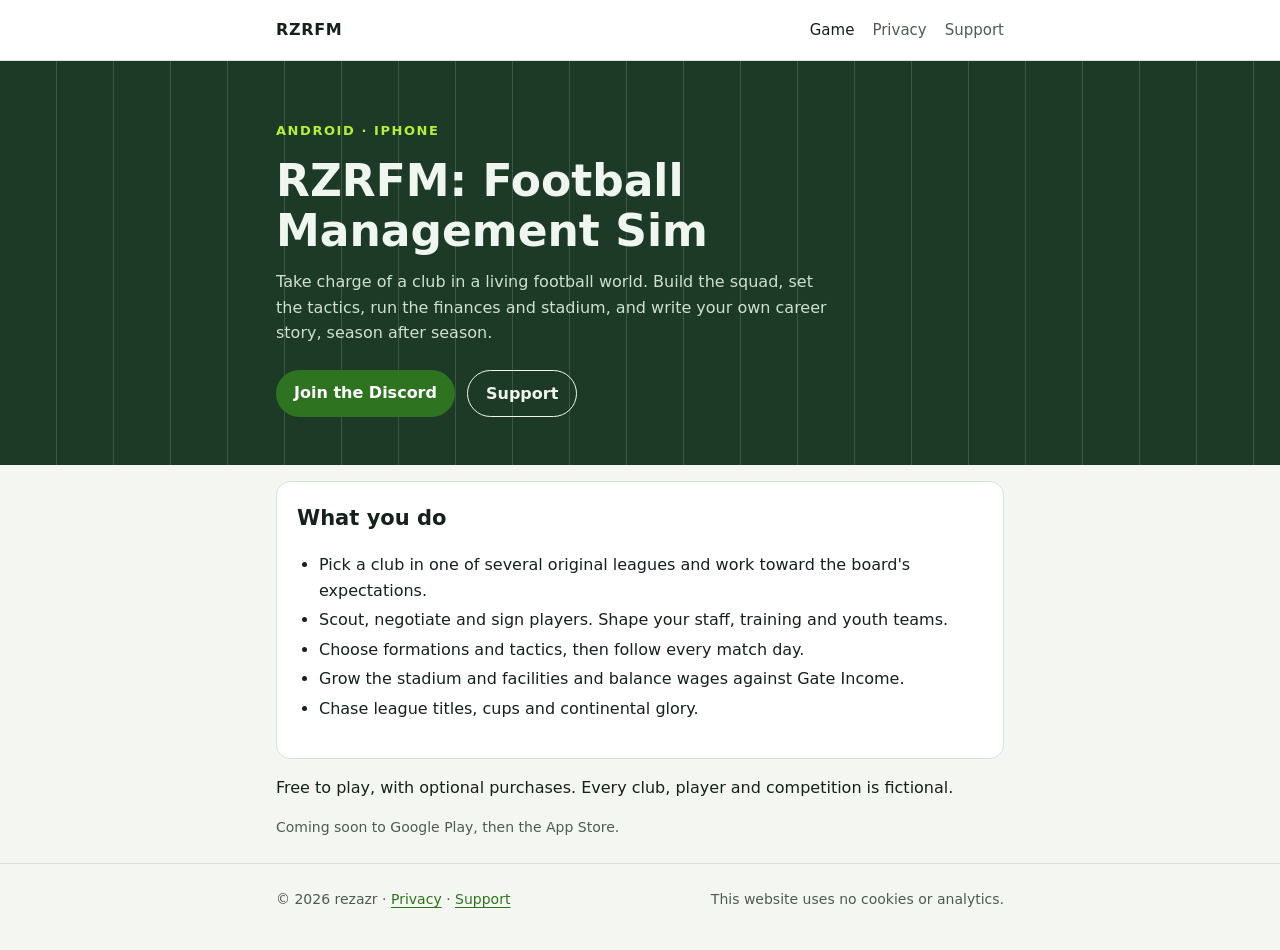
==== rzrfm/index.html @ 5dc86e78 "Add RZRFM game, privacy policy and support pages Co-Authored-By: Claude Opus 5.5 <noreply@anthropic." ====
<!doctype html>
<html lang="en">
<head>
  <meta charset="utf-8">
  <meta name="viewport" content="width=device-width, initial-scale=1">
  <title>RZRFM Football Management</title>
  <meta name="description" content="RZRFM: Football Management Sim, a mobile football club management game with fictional clubs and players.">
  <link rel="stylesheet" href="../assets/site.css">
</head>
<body>
  <header class="top">
    <div class="wrap">
      <a class="brand" href="./">RZRFM</a>
      <nav class="nav" aria-label="RZRFM">
        <a href="./" aria-current="page">Game</a>
        <a href="privacy.html">Privacy</a>
        <a href="support.html">Support</a>
      </nav>
    </div>
  </header>

  <section class="hero">
    <div class="wrap">
      <span class="kicker">Android · iPhone</span>
      <h1>RZRFM: Football Management Sim</h1>
      <p>Take charge of a club in a living football world. Build the squad, set the tactics, run the finances and stadium, and write your own career story, season after season.</p>
      <div class="actions">
        <a class="button" href="https://discord.gg/UkcPjUgEM">Join the Discord</a>
        <a class="button ghost" href="support.html">Support</a>
      </div>
    </div>
  </section>

  <main class="wrap">
    <div class="card">
      <h2>What you do</h2>
      <ul>
        <li>Pick a club in one of several original leagues and work toward the board's expectations.</li>
        <li>Scout, negotiate and sign players. Shape your staff, training and youth teams.</li>
        <li>Choose formations and tactics, then follow every match day.</li>
        <li>Grow the stadium and facilities and balance wages against Gate Income.</li>
        <li>Chase league titles, cups and continental glory.</li>
      </ul>
    </div>
    <p>Free to play, with optional purchases. Every club, player and competition is fictional.</p>
    <p class="meta">Coming soon to Google Play, then the App Store.</p>
  </main>

  <footer class="foot">
    <div class="wrap">
      <span>© 2026 rezazr · <a href="privacy.html">Privacy</a> · <a href="support.html">Support</a></span>
      <span>This website uses no cookies or analytics.</span>
    </div>
  </footer>
</body>
</html>
---- assets/site.css ----
:root {
  --bg: #f3f6f1;
  --surface: #ffffff;
  --text: #15211a;
  --muted: #4d5c53;
  --line: #d8e1d9;
  --accent: #2e7420;
  --accent-ink: #ffffff;
  --pitch: #1d3a26;
  --pitch-line: rgba(255, 255, 255, 0.14);
  --radius: 14px;
  color-scheme: light;
}

@media (prefers-color-scheme: dark) {
  :root {
    --bg: #0b130e;
    --surface: #121e17;
    --text: #e7efe9;
    --muted: #9cb0a3;
    --line: #22342a;
    --accent: #b4ef3c;
    --accent-ink: #0b130e;
    --pitch: #10261a;
    --pitch-line: rgba(180, 239, 60, 0.12);
    color-scheme: dark;
  }
}

* { box-sizing: border-box; }

html { -webkit-text-size-adjust: 100%; }

body {
  margin: 0;
  background: var(--bg);
  color: var(--text);
  font: 16px/1.6 system-ui, -apple-system, "Segoe UI", Roboto, "Helvetica Neue", Arial, sans-serif;
}

a { color: var(--accent); text-underline-offset: 3px; }
a:hover { text-decoration-thickness: 2px; }

.wrap { max-width: 760px; margin: 0 auto; padding: 0 16px; }

.top {
  border-bottom: 1px solid var(--line);
  background: var(--surface);
}
.top .wrap {
  display: flex;
  align-items: center;
  justify-content: space-between;
  gap: 16px;
  min-height: 60px;
  flex-wrap: wrap;
}
.brand { font-weight: 800; letter-spacing: 0.04em; color: var(--text); text-decoration: none; }
.nav { display: flex; gap: 18px; flex-wrap: wrap; font-size: 15px; }
.nav a { color: var(--muted); text-decoration: none; }
.nav a:hover, .nav a[aria-current="page"] { color: var(--text); }

.hero {
  background:
    repeating-linear-gradient(90deg, transparent 0 56px, var(--pitch-line) 56px 57px),
    linear-gradient(180deg, var(--pitch), var(--pitch));
  color: #eef6ef;
  padding: 56px 0 48px;
}
.hero h1 { font-size: clamp(30px, 6vw, 44px); line-height: 1.15; margin: 0 0 12px; }
.hero p { margin: 0; max-width: 560px; color: #cfe0d3; }
.kicker {
  display: inline-block;
  margin-bottom: 14px;
  font-size: 13px;
  font-weight: 700;
  letter-spacing: 0.12em;
  text-transform: uppercase;
  color: #b4ef3c;
}

main { padding: 32px 0 56px; }
main h1 { font-size: clamp(28px, 5vw, 36px); line-height: 1.2; margin: 8px 0 4px; }
main h2 { font-size: 21px; margin: 36px 0 8px; scroll-margin-top: 16px; }
main h3 { font-size: 17px; margin: 22px 0 4px; }
.meta { color: var(--muted); font-size: 14px; margin: 0 0 24px; }

.card {
  background: var(--surface);
  border: 1px solid var(--line);
  border-radius: var(--radius);
  padding: 20px;
  margin: 16px 0;
}
.card h2, .card h3 { margin-top: 0; }

.actions { display: flex; gap: 12px; flex-wrap: wrap; margin-top: 24px; }
.button {
  display: inline-block;
  padding: 10px 18px;
  border-radius: 999px;
  background: var(--accent);
  color: var(--accent-ink);
  font-weight: 700;
  text-decoration: none;
}
.button.ghost { background: transparent; color: inherit; border: 1px solid currentColor; }
.hero .button.ghost { color: #eef6ef; }

.table-scroll { overflow-x: auto; margin: 12px 0; }
table { width: 100%; border-collapse: collapse; font-size: 15px; min-width: 520px; }
th, td { text-align: left; vertical-align: top; padding: 10px 12px; border-bottom: 1px solid var(--line); }
th { color: var(--muted); font-weight: 600; font-size: 13px; text-transform: uppercase; letter-spacing: 0.06em; }

details { border-top: 1px solid var(--line); padding: 12px 0; }
details:last-of-type { border-bottom: 1px solid var(--line); }
summary { cursor: pointer; font-weight: 650; }
details p { margin: 8px 0 0; }

ul { padding-left: 22px; }
li { margin: 4px 0; }

.foot { border-top: 1px solid var(--line); color: var(--muted); font-size: 14px; padding: 24px 0 40px; }
.foot .wrap { display: flex; gap: 16px; justify-content: space-between; flex-wrap: wrap; }
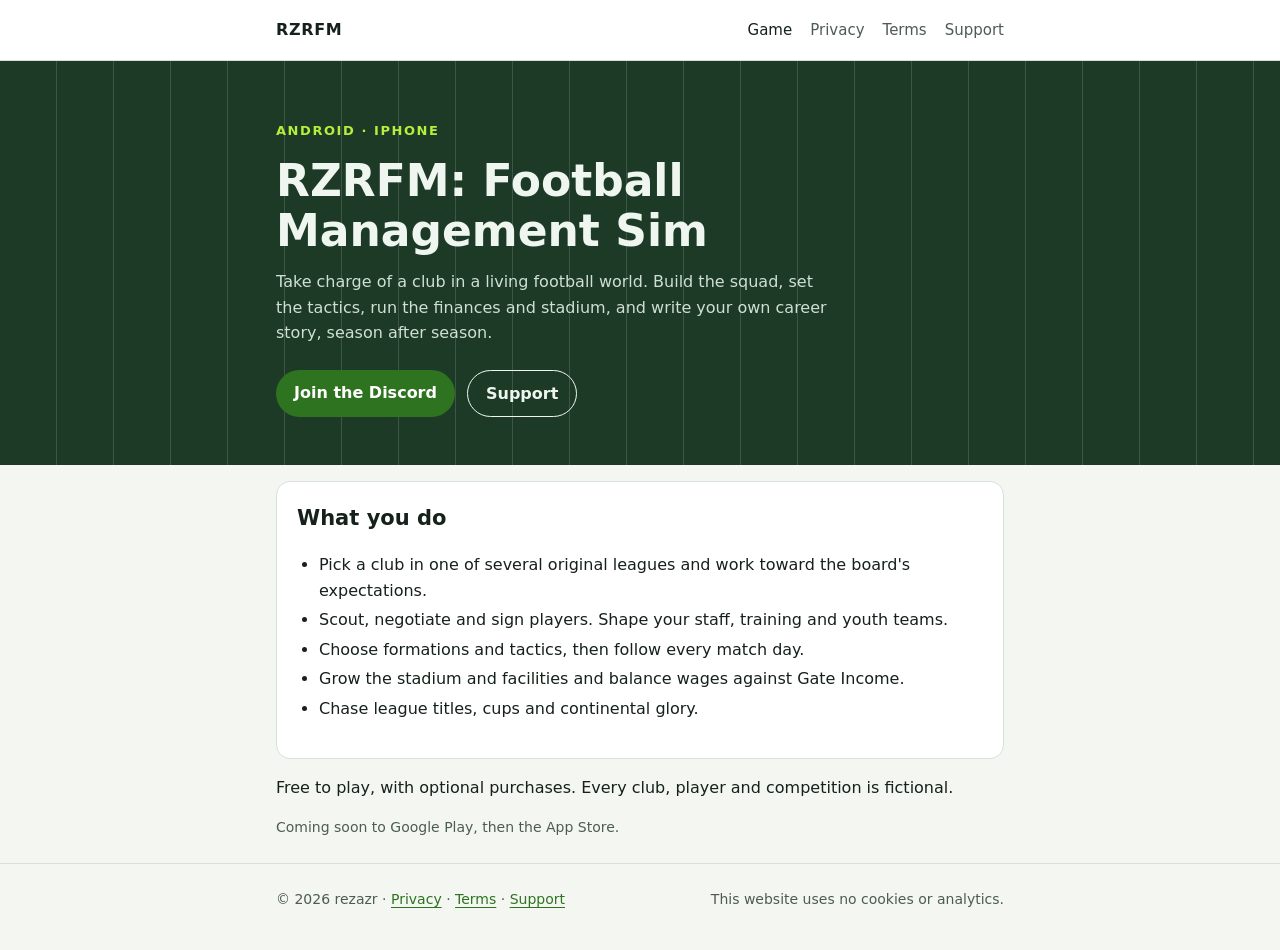
==== commit 7067c73e: "Add RZRFM Terms of Service and link it from every page Co-Authored-By: Claude Opus 5.5 <noreply@anth" ====
--- a/rzrfm/index.html
+++ b/rzrfm/index.html
@@ -14,6 +14,7 @@
       <nav class="nav" aria-label="RZRFM">
         <a href="./" aria-current="page">Game</a>
         <a href="privacy.html">Privacy</a>
+        <a href="terms.html">Terms</a>
         <a href="support.html">Support</a>
       </nav>
     </div>
@@ -25,7 +26,7 @@
       <h1>RZRFM: Football Management Sim</h1>
       <p>Take charge of a club in a living football world. Build the squad, set the tactics, run the finances and stadium, and write your own career story, season after season.</p>
       <div class="actions">
-        <a class="button" href="https://discord.gg/UkcPjUgEM">Join the Discord</a>
+        <a class="button" href="https://discord.gg/p37fmb7Awj">Join the Discord</a>
         <a class="button ghost" href="support.html">Support</a>
       </div>
     </div>
@@ -48,7 +49,7 @@
 
   <footer class="foot">
     <div class="wrap">
-      <span>© 2026 rezazr · <a href="privacy.html">Privacy</a> · <a href="support.html">Support</a></span>
+      <span>© 2026 rezazr · <a href="privacy.html">Privacy</a> · <a href="terms.html">Terms</a> · <a href="support.html">Support</a></span>
       <span>This website uses no cookies or analytics.</span>
     </div>
   </footer>
